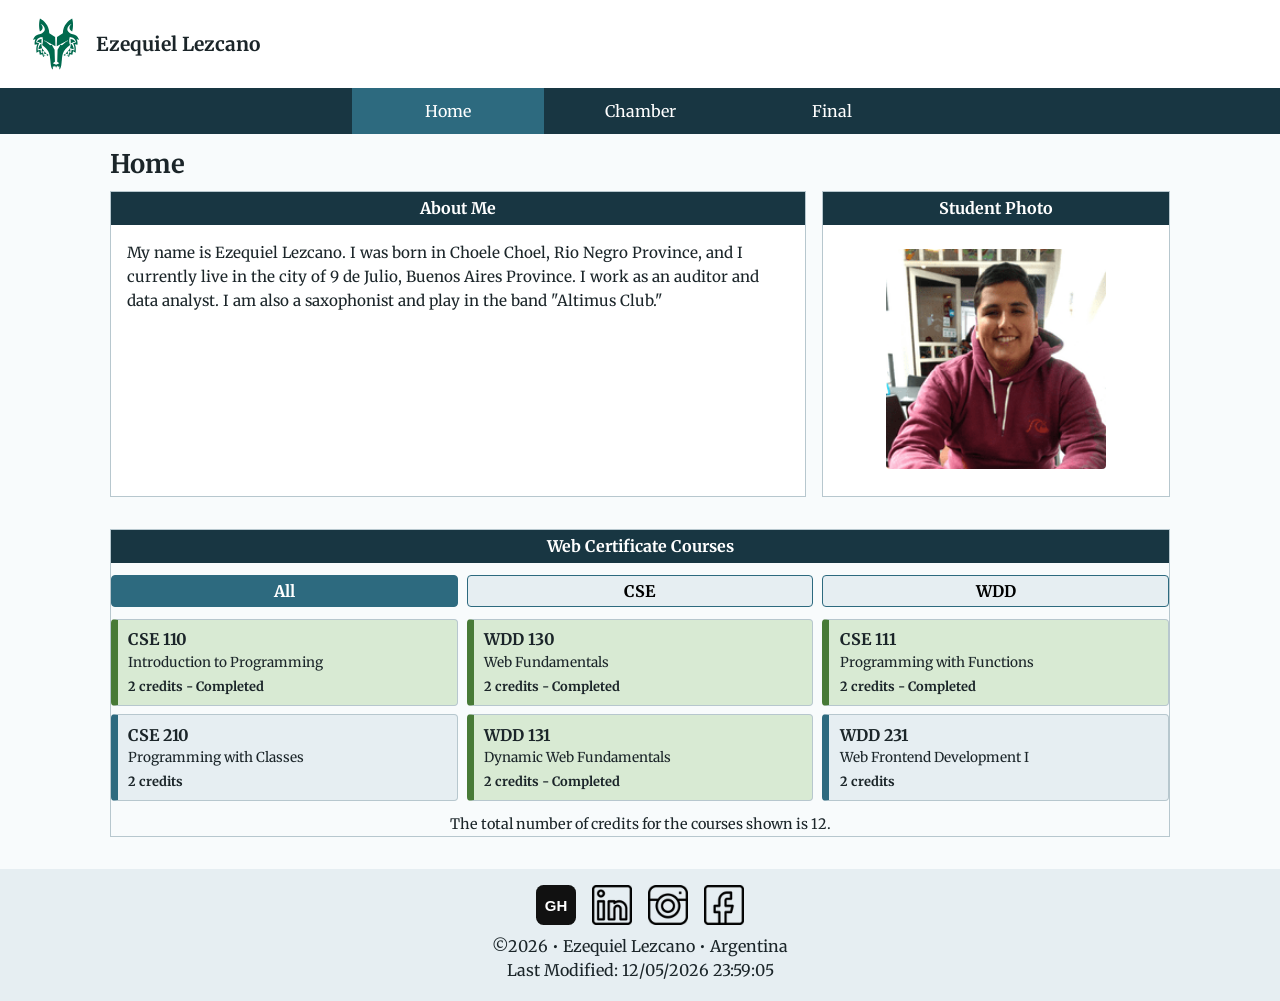
==== index.html @ fd4d6659 "week 01" ====
<!DOCTYPE html>
<html lang="en">
<head>
    <meta charset="UTF-8">
    <meta name="viewport" content="width=device-width, initial-scale=1.0">
    <title>WDD 231 - Home - Ezequiel Lezcano</title>
    <meta name="description" content="WDD 231 home page for Ezequiel Lezcano. Ezequiel was born in Choele Choel, Rio Negro Province, currently lives in 9 de Julio, Buenos Aires Province, works as an auditor and data analyst, and is a saxophonist in the band Altimus Club.">
    <meta name="author" content="Ezequiel Lezcano">
    <link rel="preconnect" href="https://fonts.googleapis.com">
    <link rel="preconnect" href="https://fonts.gstatic.com" crossorigin>
    <link href="https://fonts.googleapis.com/css2?family=Merriweather:wght@400;700&display=swap" rel="stylesheet">
    <link rel="stylesheet" href="styles/normalize.css">
    <link rel="stylesheet" href="styles/base.css">
    <link rel="stylesheet" href="styles/index.css">
    <script src="scripts/index.js" type="module"></script>
</head>
<body>
    <header>
        <div class="site-branding">
            <img src="images/wolf_logo.svg" alt="Ezequiel Lezcano site logo" width="64" height="64">
            <span>Ezequiel Lezcano</span>
        </div>
        <button id="menuButton" type="button" aria-label="Open navigation menu" aria-expanded="false" aria-controls="primaryNav">&#9776;</button>
    </header>

    <nav id="primaryNav" aria-label="Primary navigation">
        <a href="index.html" aria-current="page">Home</a>
        <a href="chamber/index.html">Chamber</a>
        <a href="final/index.html">Final</a>
    </nav>

    <main>
        <h1>Home</h1>

        <div class="content-grid">
            <section class="about-card">
                <h2>About Me</h2>
                <p>My name is Ezequiel Lezcano. I was born in Choele Choel, Rio Negro Province, and I currently live in the city of 9 de Julio, Buenos Aires Province. I work as an auditor and data analyst. I am also a saxophonist and play in the band "Altimus Club."</p>
            </section>

            <section class="photo-card">
                <h2>Student Photo</h2>
                <img src="images/profile.png" alt="Portrait of Ezequiel Lezcano" width="320" height="320">
            </section>

            <section class="courses-card">
                <h2>Web Certificate Courses</h2>
                <div class="course-filters" aria-label="Course filters">
                    <button id="all" class="active" type="button">All</button>
                    <button id="cse" type="button">CSE</button>
                    <button id="wdd" type="button">WDD</button>
                </div>
                <div id="courseList" class="course-list" aria-live="polite">
                </div>
                <p id="totalCredits" class="credits"></p>
            </section>
        </div>
    </main>

    <footer>
        <div class="social-links">
            <a href="https://github.com/Elezcano23/wdd231" target="_blank" rel="noopener" aria-label="GitHub repository">
                <img src="images/github.svg" alt="" width="40" height="40">
            </a>
            <a href="https://www.linkedin.com/" target="_blank" rel="noopener" aria-label="LinkedIn profile">
                <img src="images/linkedin.png" alt="" width="40" height="40">
            </a>
            <a href="https://www.instagram.com/" target="_blank" rel="noopener" aria-label="Instagram profile">
                <img src="images/instagram.png" alt="" width="40" height="40">
            </a>
            <a href="https://www.facebook.com/" target="_blank" rel="noopener" aria-label="Facebook profile">
                <img src="images/facebook.png" alt="" width="40" height="40">
            </a>
        </div>
        <p>&copy;<span id="currentyear"></span> &bull; Ezequiel Lezcano &bull; Argentina</p>
        <p id="lastModified"></p>
    </footer>
</body>
</html>
---- styles/base.css ----
* {
    box-sizing: border-box;
}

:root {
    --primary-color: #183642;
    --secondary-color: #e6eef2;
    --accent-color: #2d6a7f;
    --completed-color: #d8ead3;
    --background-color: #f8fbfc;
    --text-color: #1b2529;
    --card-color: #ffffff;
    --border-color: #b7c7ce;
}

body {
    margin: 0;
    font-family: Merriweather, Georgia, serif;
    color: var(--text-color);
    background-color: var(--background-color);
    overflow-x: hidden;
}

img {
    max-width: 100%;
    height: auto;
}

header {
    display: flex;
    align-items: center;
    justify-content: space-between;
    gap: 0.5rem;
    padding: 0.75rem clamp(0.75rem, 4vw, 1.5rem);
    background-color: var(--card-color);
}

.site-branding {
    display: flex;
    align-items: center;
    gap: 0.5rem;
    min-width: 0;
}

.site-branding img {
    width: 48px;
    height: 48px;
    flex: 0 0 auto;
}

.site-branding span {
    font-size: clamp(1rem, 4vw, 1.2rem);
    font-weight: 700;
    overflow-wrap: anywhere;
}

#menuButton {
    border: 0;
    min-width: 44px;
    min-height: 44px;
    padding: 0.4rem 0.65rem;
    font-size: 1.75rem;
    line-height: 1;
    color: #ffffff;
    background-color: var(--primary-color);
    cursor: pointer;
}

nav {
    display: none;
    background-color: var(--primary-color);
}

nav.open {
    display: block;
}

nav a {
    display: block;
    padding: 0.85rem 1rem;
    border-top: 1px solid rgba(255, 255, 255, 0.14);
    color: #ffffff;
    text-decoration: none;
    transition: background-color 0.2s ease;
}

nav a:hover,
nav a[aria-current="page"] {
    background-color: var(--accent-color);
}

main {
    max-width: 1100px;
    margin: 0 auto;
    padding: 0 clamp(0.75rem, 4vw, 1.25rem) 1rem;
}

h1 {
    margin: 1rem 0 0.75rem;
    font-size: 1.6rem;
}

section {
    margin-bottom: 1rem;
    border: 1px solid var(--border-color);
    background-color: var(--card-color);
}

section h2 {
    margin: 0;
    padding: 0.45rem;
    font-size: 1rem;
    color: #ffffff;
    text-align: center;
    background-color: var(--primary-color);
}

section p {
    margin: 0;
    padding: 1rem;
    line-height: 1.6;
}

footer {
    padding: 1rem clamp(0.75rem, 4vw, 1.25rem);
    text-align: center;
    background-color: var(--secondary-color);
}

footer p {
    margin: 0.35rem 0;
}

.social-links {
    display: flex;
    justify-content: center;
    gap: 1rem;
    margin-bottom: 0.75rem;
}

.social-links a {
    display: inline-flex;
}

@media screen and (min-width: 700px) {
    #menuButton {
        display: none;
    }

    nav {
        display: flex;
        justify-content: center;
    }

    nav a {
        flex: 0 1 12rem;
        border-top: 0;
        text-align: center;
    }

    .site-branding img {
        width: 64px;
        height: 64px;
    }
}
---- styles/index.css ----
.content-grid {
    display: grid;
    gap: 1rem;
}

.about-card p {
    font-size: 0.95rem;
}

.photo-card {
    text-align: center;
}

.photo-card img {
    width: min(220px, 80%);
    aspect-ratio: 1;
    margin: 1.5rem auto;
    object-fit: cover;
    border-radius: 4px;
}

.courses-card {
    background-color: transparent;
}

.course-filters,
.course-list {
    display: grid;
    gap: 0.55rem;
    margin-top: 0.75rem;
}

.course-filters {
    grid-template-columns: repeat(3, 1fr);
}

.course-filters button {
    min-height: 2rem;
    border: 1px solid var(--accent-color);
    border-radius: 4px;
    font-weight: 700;
    text-align: center;
    background-color: var(--secondary-color);
    cursor: pointer;
    transition: background-color 0.2s ease, color 0.2s ease;
}

.course-filters button:hover,
.course-filters button.active {
    color: #ffffff;
    background-color: var(--accent-color);
}

.course-card {
    padding: 0.65rem;
    border: 1px solid var(--border-color);
    border-left: 0.45rem solid var(--accent-color);
    border-radius: 4px;
    background-color: var(--secondary-color);
}

.course-card.completed {
    border-left-color: #477a36;
    background-color: var(--completed-color);
}

.course-card h3,
.course-card p {
    margin: 0;
}

.course-card h3 {
    font-size: 1rem;
}

.course-card p {
    padding: 0.25rem 0;
    font-size: 0.85rem;
    line-height: 1.4;
}

.course-card span {
    font-size: 0.8rem;
    font-weight: 700;
}

.credits {
    padding: 0.75rem 0 0;
    font-size: 0.9rem;
    text-align: center;
}

@media screen and (min-width: 700px) {
    .content-grid {
        grid-template-columns: 2fr 1fr;
    }

    .courses-card {
        grid-column: 1 / -1;
    }

    .course-list {
        grid-template-columns: repeat(3, 1fr);
    }
}
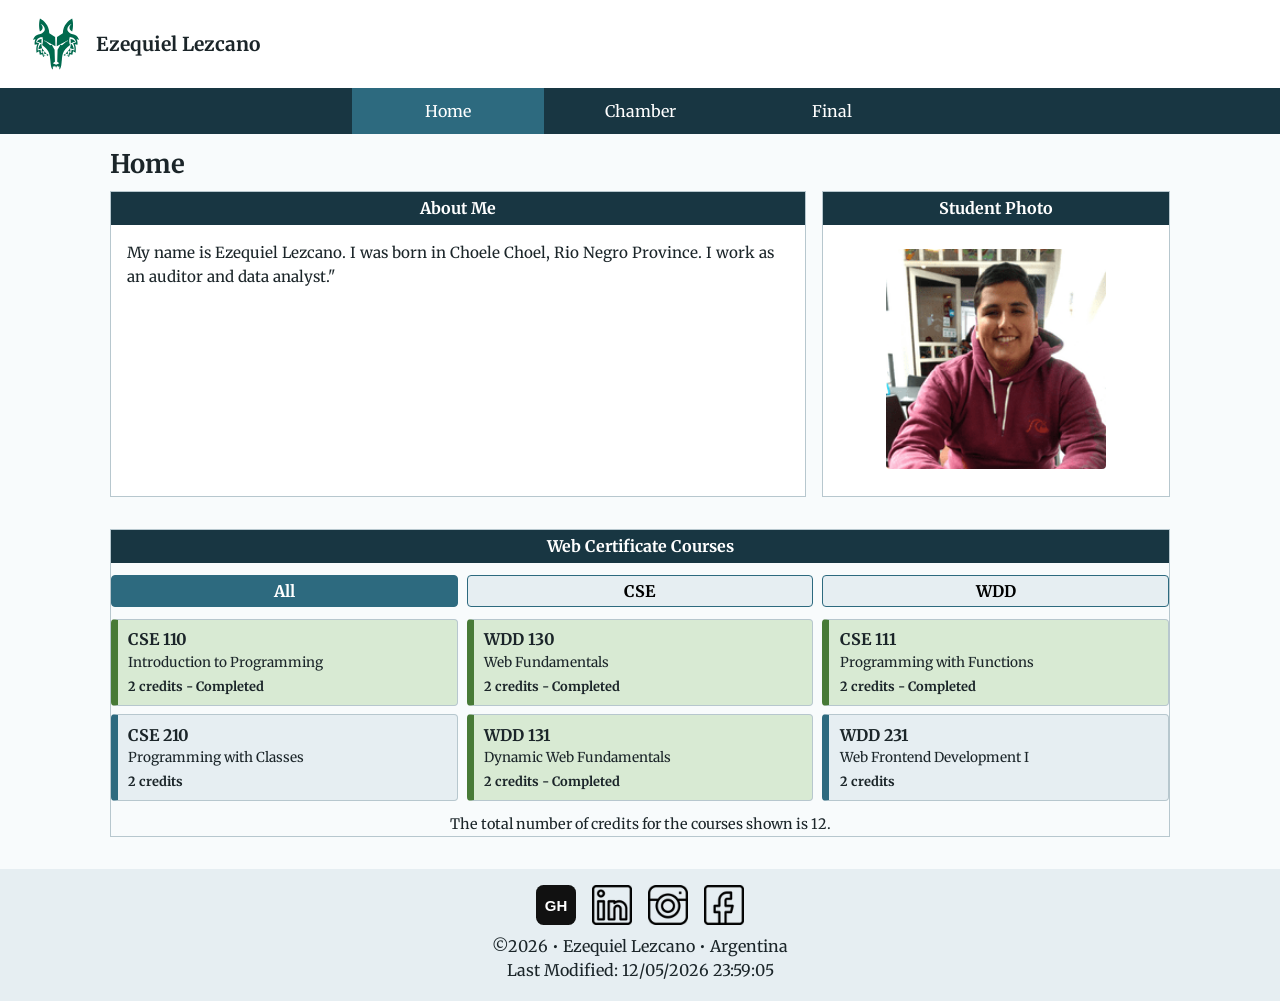
==== commit 219e6712: "correccion 2" ====
--- a/index.html
+++ b/index.html
@@ -4,7 +4,7 @@
     <meta charset="UTF-8">
     <meta name="viewport" content="width=device-width, initial-scale=1.0">
     <title>WDD 231 - Home - Ezequiel Lezcano</title>
-    <meta name="description" content="WDD 231 home page for Ezequiel Lezcano. Ezequiel was born in Choele Choel, Rio Negro Province, currently lives in 9 de Julio, Buenos Aires Province, works as an auditor and data analyst, and is a saxophonist in the band Altimus Club.">
+    <meta name="description" content="WDD 231 home page for Ezequiel Lezcano, featuring course work, personal background, and web development projects.">
     <meta name="author" content="Ezequiel Lezcano">
     <link rel="preconnect" href="https://fonts.googleapis.com">
     <link rel="preconnect" href="https://fonts.gstatic.com" crossorigin>
@@ -35,7 +35,7 @@
         <div class="content-grid">
             <section class="about-card">
                 <h2>About Me</h2>
-                <p>My name is Ezequiel Lezcano. I was born in Choele Choel, Rio Negro Province, and I currently live in the city of 9 de Julio, Buenos Aires Province. I work as an auditor and data analyst. I am also a saxophonist and play in the band "Altimus Club."</p>
+                <p>My name is Ezequiel Lezcano. I was born in Choele Choel, Rio Negro Province. I work as an auditor and data analyst."</p>
             </section>
 
             <section class="photo-card">
@@ -45,7 +45,7 @@
 
             <section class="courses-card">
                 <h2>Web Certificate Courses</h2>
-                <div class="course-filters" aria-label="Course filters">
+                <div class="course-filters" role="group" aria-label="Course filters">
                     <button id="all" class="active" type="button">All</button>
                     <button id="cse" type="button">CSE</button>
                     <button id="wdd" type="button">WDD</button>
